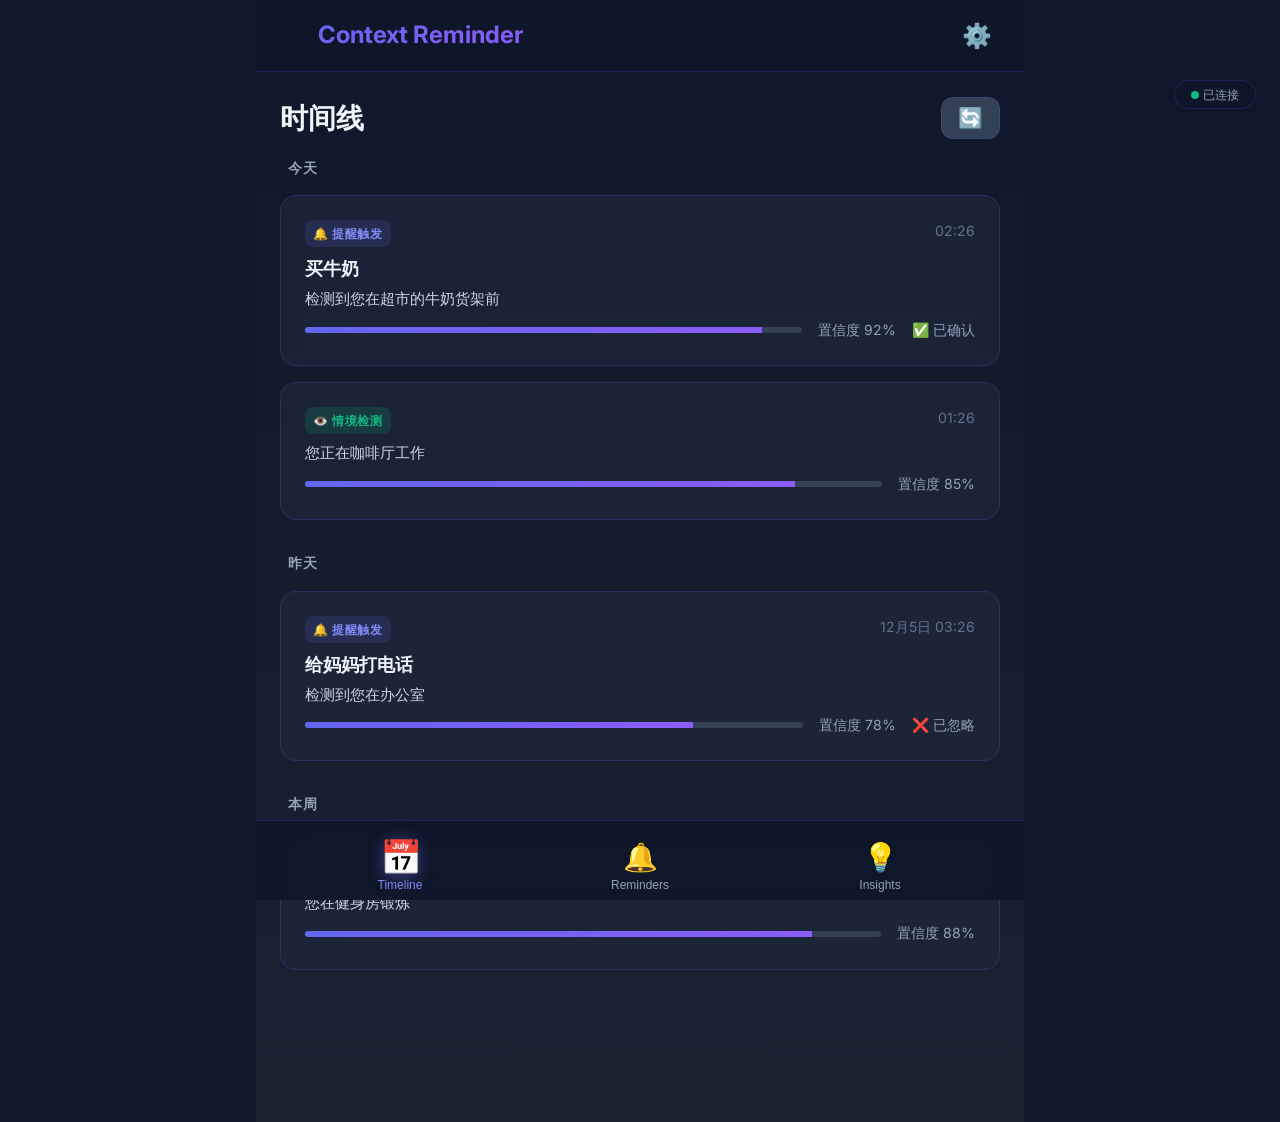
==== index.html @ a1cc56ab "Step 1: Translate page title and navigation labels to English" ====
<!DOCTYPE html>
<html lang="en">

<head>
    <meta charset="UTF-8">
    <meta name="viewport" content="width=device-width, initial-scale=1.0, maximum-scale=5.0, user-scalable=yes">
    <meta name="description" content="Context Reminder - Smart context-aware reminders powered by AI">
    <meta name="theme-color" content="#0f172a">
    <title>Context Reminder</title>

    <!-- PWA Manifest -->
    <link rel="manifest" href="manifest.json">

    <!-- Styles -->
    <link rel="stylesheet" href="styles.css">

    <!-- Preload critical resources -->
    <link rel="preconnect" href="https://fonts.googleapis.com">
    <link rel="preconnect" href="https://fonts.gstatic.com" crossorigin>
    <link href="https://fonts.googleapis.com/css2?family=Inter:wght@300;400;500;600;700&display=swap" rel="stylesheet">
</head>

<body>
    <!-- App Container -->
    <div id="app" class="app-container">

        <!-- Header -->
        <header class="app-header">
            <div class="header-content">
                <h1 class="app-title">
                    <span class="title-icon">🧠</span>
                    <span class="title-text">Context Reminder</span>
                </h1>
                <button class="header-btn" id="settingsBtn" aria-label="Settings">
                    ⚙️
                </button>
            </div>
        </header>

        <!-- Main Content Views -->
        <main class="main-content">

            <!-- Timeline View -->
            <section id="timelineView" class="view-container active">
                <div class="view-header">
                    <h2 class="view-title">时间线</h2>
                    <button class="icon-btn" id="refreshTimelineBtn" aria-label="刷新">🔄</button>
                </div>
                <div id="timelineContent" class="timeline-content">
                    <!-- Timeline events will be rendered here -->
                    <div class="loading-placeholder">
                        <div class="spinner"></div>
                        <p>加载中...</p>
                    </div>
                </div>
            </section>

            <!-- Reminders View -->
            <section id="remindersView" class="view-container">
                <div class="view-header">
                    <h2 class="view-title">我的提醒</h2>
                    <button class="icon-btn primary" id="addReminderBtn" aria-label="添加提醒">➕</button>
                </div>
                <div class="search-bar">
                    <input type="text" id="searchReminders" placeholder="🔍 搜索提醒..." class="search-input">
                </div>
                <div id="remindersContent" class="reminders-content">
                    <!-- Reminder cards will be rendered here -->
                </div>
            </section>

            <!-- Insights View -->
            <section id="insightsView" class="view-container">
                <div class="view-header">
                    <h2 class="view-title">AI洞察</h2>
                    <span class="badge" id="insightsBadge">0</span>
                </div>
                <div id="insightsContent" class="insights-content">
                    <!-- AI insights will be rendered here -->
                </div>
            </section>

        </main>

        <!-- Bottom Navigation -->
        <nav class="bottom-nav">
            <button class="nav-btn active" data-view="timeline" aria-label="Timeline">
                <span class="nav-icon">📅</span>
                <span class="nav-label">Timeline</span>
            </button>
            <button class="nav-btn" data-view="reminders" aria-label="Reminders">
                <span class="nav-icon">🔔</span>
                <span class="nav-label">Reminders</span>
            </button>
            <button class="nav-btn" data-view="insights" aria-label="Insights">
                <span class="nav-icon">💡</span>
                <span class="nav-label">Insights</span>
            </button>
        </nav>

    </div>

    <!-- Modal: Add/Edit Reminder -->
    <div id="reminderModal" class="modal">
        <div class="modal-overlay"></div>
        <div class="modal-content">
            <div class="modal-header">
                <h3 class="modal-title" id="modalTitle">创建提醒</h3>
                <button class="close-btn" id="closeModalBtn">✕</button>
            </div>
            <div class="modal-body">
                <form id="reminderForm">
                    <div class="form-group">
                        <label for="reminderTitle">提醒我…</label>
                        <input type="text" id="reminderTitle" class="form-input" placeholder="例如：买牛奶" required>
                    </div>
                    <div class="form-group">
                        <label for="reminderContext">当我…</label>
                        <textarea id="reminderContext" class="form-input" rows="3" placeholder="例如：在超市的时候"
                            required></textarea>
                    </div>
                    <div class="form-group">
                        <label for="reminderPriority">优先级</label>
                        <select id="reminderPriority" class="form-input">
                            <option value="low">低</option>
                            <option value="medium" selected>中</option>
                            <option value="high">高</option>
                        </select>
                    </div>
                    <div class="form-actions">
                        <button type="button" class="btn btn-secondary" id="cancelModalBtn">取消</button>
                        <button type="submit" class="btn btn-primary">保存</button>
                    </div>
                </form>
            </div>
        </div>
    </div>

    <!-- Modal: Event Details -->
    <div id="eventModal" class="modal">
        <div class="modal-overlay"></div>
        <div class="modal-content">
            <div class="modal-header">
                <h3 class="modal-title">事件详情</h3>
                <button class="close-btn" id="closeEventModalBtn">✕</button>
            </div>
            <div class="modal-body" id="eventModalBody">
                <!-- Event details will be rendered here -->
            </div>
        </div>
    </div>

    <!-- Notification Permission Prompt -->
    <div id="notificationPrompt" class="notification-prompt hidden">
        <div class="prompt-content">
            <div class="prompt-icon">🔔</div>
            <h3>启用通知</h3>
            <p>允许应用发送通知，以便及时提醒您</p>
            <div class="prompt-actions">
                <button class="btn btn-secondary" id="skipNotificationBtn">稍后</button>
                <button class="btn btn-primary" id="enableNotificationBtn">启用</button>
            </div>
        </div>
    </div>

    <!-- Toast Notification -->
    <div id="toast" class="toast hidden">
        <span id="toastMessage"></span>
    </div>

    <!-- Connection Status Indicator -->
    <div id="connectionStatus" class="connection-status">
        <span class="status-dot"></span>
        <span class="status-text">连接中...</span>
    </div>


    <!-- Settings Modal -->
    <div id="settingsModal" class="modal">
        <div class="modal-overlay"></div>
        <div class="modal-container">
            <div class="modal-header">
                <h2>设置</h2>
                <button class="icon-btn" id="closeSettingsBtn">
                    <svg viewBox="0 0 24 24" width="24" height="24">
                        <path
                            d="M19 6.41L17.59 5 12 10.59 6.41 5 5 6.41 10.59 12 5 17.59 6.41 19 12 13.41 17.59 19 19 17.59 13.41 12z"
                            fill="currentColor" />
                    </svg>
                </button>
            </div>
            <div class="modal-body">
                <div class="settings-section">
                    <h3>📦 数据管理</h3>

                    <div class="setting-item">
                        <div class="setting-info">
                            <div class="setting-title">导出数据</div>
                            <div class="setting-desc">将所有提醒、时间线和洞察导出为JSON文件</div>
                        </div>
                        <button class="btn btn-primary" id="exportDataBtn">
                            📥 导出
                        </button>
                    </div>

                    <div class="setting-item">
                        <div class="setting-info">
                            <div class="setting-title">导入数据</div>
                            <div class="setting-desc">从JSON文件恢复数据</div>
                        </div>
                        <div class="file-input-wrapper">
                            <input type="file" id="importDataInput" accept=".json" style="display: none;">
                            <button class="btn btn-secondary"
                                onclick="document.getElementById('importDataInput').click()">
                                📤 导入
                            </button>
                        </div>
                    </div>

                    <div class="setting-item">
                        <div class="setting-info">
                            <div class="setting-title">清除所有数据</div>
                            <div class="setting-desc">删除所有本地数据（不可恢复）</div>
                        </div>
                        <button class="btn btn-danger" id="clearDataBtn">
                            🗑️ 清除
                        </button>
                    </div>
                </div>

                <div class="settings-section">
                    <h3>ℹ️ 关于</h3>
                    <div class="setting-item">
                        <div class="setting-info">
                            <div class="setting-title">版本信息</div>
                            <div class="setting-desc">情境提醒系统 v1.0.0</div>
                        </div>
                    </div>
                </div>
            </div>
        </div>
    </div>

    <!-- Reminder Action Modal -->
    <div id="reminderActionModal" class="modal reminder-modal">
        <div class="modal-overlay"></div>
        <div class="modal-container">
            <div class="modal-header">
                <div class="reminder-badge">
                    🔔 提醒触发
                </div>
            </div>
            <div class="modal-body">
                <h2 id="reminderModalTitle" class="reminder-title">提醒标题</h2>
                <p id="reminderModalContext" class="reminder-context">情境描述</p>

                <div class="reminder-actions">
                    <button class="btn btn-primary btn-large" id="ackReminderBtn">
                        ✅ 确认
                    </button>
                    <button class="btn btn-warning btn-large" id="snoozeReminderBtn">
                        ⏰ 稍后
                    </button>
                    <button class="btn btn-danger btn-large" id="dismissReminderBtn">
                        ❌ 拒绝
                    </button>
                </div>
            </div>
        </div>
    </div>

    <!-- Scripts -->
    <script src="modules/storage.js"></script>
    <script src="modules/websocket.js"></script>
    <script src="modules/notifications.js"></script>
    <script src="modules/timeline.js"></script>
    <script src="modules/reminders.js"></script>
    <script src="modules/insights.js"></script>
    <script src="modules/data-manager.js"></script>
    <script src="app.js"></script>
</body>

</html>
---- styles.css ----
/* ===================================
   情境提醒系统 - 样式表
   Mobile-First Responsive Design
   =================================== */

/* CSS Variables - Design Tokens */
:root {
    /* Colors - Dark Theme */
    --color-bg-primary: #0f172a;
    --color-bg-secondary: #1e293b;
    --color-bg-tertiary: #334155;
    --color-bg-card: rgba(30, 41, 59, 0.7);
    --color-bg-card-hover: rgba(51, 65, 85, 0.8);

    /* Gradient Colors */
    --gradient-primary: linear-gradient(135deg, #6366f1 0%, #8b5cf6 100%);
    --gradient-success: linear-gradient(135deg, #10b981 0%, #059669 100%);
    --gradient-warning: linear-gradient(135deg, #f59e0b 0%, #d97706 100%);
    --gradient-danger: linear-gradient(135deg, #ef4444 0%, #dc2626 100%);

    /* Text Colors */
    --color-text-primary: #f1f5f9;
    --color-text-secondary: #cbd5e1;
    --color-text-tertiary: #94a3b8;
    --color-text-muted: #64748b;

    /* Accent Colors */
    --color-primary: #6366f1;
    --color-primary-light: #818cf8;
    --color-success: #10b981;
    --color-warning: #f59e0b;
    --color-danger: #ef4444;

    /* Spacing */
    --space-xs: 0.25rem;
    --space-sm: 0.5rem;
    --space-md: 1rem;
    --space-lg: 1.5rem;
    --space-xl: 2rem;
    --space-2xl: 3rem;

    /* Border Radius */
    --radius-sm: 0.5rem;
    --radius-md: 0.75rem;
    --radius-lg: 1rem;
    --radius-xl: 1.5rem;
    --radius-full: 9999px;

    /* Shadows */
    --shadow-sm: 0 1px 2px rgba(0, 0, 0, 0.05);
    --shadow-md: 0 4px 6px rgba(0, 0, 0, 0.1);
    --shadow-lg: 0 10px 15px rgba(0, 0, 0, 0.2);
    --shadow-xl: 0 20px 25px rgba(0, 0, 0, 0.3);
    --shadow-glow: 0 0 20px rgba(99, 102, 241, 0.3);

    /* Transitions */
    --transition-fast: 150ms ease-in-out;
    --transition-base: 250ms ease-in-out;
    --transition-slow: 350ms ease-in-out;

    /* Layout */
    --header-height: 4rem;
    --bottom-nav-height: 4.5rem;
    --max-width: 768px;
}

/* ===================================
   Reset & Base Styles
   =================================== */

* {
    margin: 0;
    padding: 0;
    box-sizing: border-box;
}

html {
    font-size: 16px;
    -webkit-font-smoothing: antialiased;
    -moz-osx-font-smoothing: grayscale;
}

body {
    font-family: 'Inter', -apple-system, BlinkMacSystemFont, 'Segoe UI', sans-serif;
    background: var(--color-bg-primary);
    color: var(--color-text-primary);
    line-height: 1.6;
    overflow-x: hidden;
    min-height: 100vh;
}

/* ===================================
   App Container
   =================================== */

.app-container {
    min-height: 100vh;
    max-width: var(--max-width);
    margin: 0 auto;
    position: relative;
    background: linear-gradient(180deg, var(--color-bg-primary) 0%, #1a2332 100%);
}

/* ===================================
   Header
   =================================== */

.app-header {
    position: sticky;
    top: 0;
    z-index: 100;
    background: rgba(15, 23, 42, 0.9);
    backdrop-filter: blur(12px);
    border-bottom: 1px solid rgba(99, 102, 241, 0.2);
    height: var(--header-height);
}

.header-content {
    display: flex;
    align-items: center;
    justify-content: space-between;
    padding: var(--space-md) var(--space-lg);
    height: 100%;
}

.app-title {
    display: flex;
    align-items: center;
    gap: var(--space-sm);
    font-size: 1.25rem;
    font-weight: 700;
    background: var(--gradient-primary);
    -webkit-background-clip: text;
    -webkit-text-fill-color: transparent;
    background-clip: text;
}

.title-icon {
    font-size: 1.5rem;
    filter: drop-shadow(0 0 8px rgba(99, 102, 241, 0.5));
}

.header-btn {
    background: transparent;
    border: none;
    font-size: 1.5rem;
    cursor: pointer;
    padding: var(--space-sm);
    border-radius: var(--radius-md);
    transition: transform var(--transition-fast), background var(--transition-fast);
}

.header-btn:hover {
    background: var(--color-bg-tertiary);
    transform: scale(1.1);
}

.header-btn:active {
    transform: scale(0.95);
}

/* ===================================
   Main Content
   =================================== */

.main-content {
    padding-bottom: calc(var(--bottom-nav-height) + var(--space-md));
    min-height: calc(100vh - var(--header-height));
}

.view-container {
    display: none;
    animation: fadeIn var(--transition-base);
}

.view-container.active {
    display: block;
}

@keyframes fadeIn {
    from {
        opacity: 0;
        transform: translateY(10px);
    }

    to {
        opacity: 1;
        transform: translateY(0);
    }
}

.view-header {
    display: flex;
    align-items: center;
    justify-content: space-between;
    padding: var(--space-lg);
    padding-bottom: var(--space-md);
}

.view-title {
    font-size: 1.75rem;
    font-weight: 700;
    color: var(--color-text-primary);
}

.badge {
    background: var(--gradient-primary);
    color: white;
    padding: var(--space-xs) var(--space-sm);
    border-radius: var(--radius-full);
    font-size: 0.875rem;
    font-weight: 600;
    min-width: 1.5rem;
    text-align: center;
}

/* ===================================
   Timeline View
   =================================== */

.timeline-content {
    padding: 0 var(--space-lg) var(--space-lg);
}

.timeline-group {
    margin-bottom: var(--space-xl);
}

.timeline-group-title {
    font-size: 0.875rem;
    font-weight: 600;
    color: var(--color-text-tertiary);
    text-transform: uppercase;
    letter-spacing: 0.05em;
    margin-bottom: var(--space-md);
    padding-left: var(--space-sm);
}

.timeline-event {
    background: var(--color-bg-card);
    backdrop-filter: blur(10px);
    border: 1px solid rgba(99, 102, 241, 0.2);
    border-radius: var(--radius-lg);
    padding: var(--space-lg);
    margin-bottom: var(--space-md);
    cursor: pointer;
    transition: all var(--transition-base);
    position: relative;
    overflow: hidden;
}

.timeline-event::before {
    content: '';
    position: absolute;
    top: 0;
    left: 0;
    width: 4px;
    height: 100%;
    background: var(--gradient-primary);
    opacity: 0;
    transition: opacity var(--transition-base);
}

.timeline-event:hover {
    background: var(--color-bg-card-hover);
    transform: translateX(4px);
    box-shadow: var(--shadow-lg);
}

.timeline-event:hover::before {
    opacity: 1;
}

.timeline-event:active {
    transform: translateX(2px) scale(0.98);
}

.event-header {
    display: flex;
    align-items: flex-start;
    justify-content: space-between;
    margin-bottom: var(--space-sm);
}

.event-type {
    display: inline-flex;
    align-items: center;
    gap: var(--space-xs);
    font-size: 0.75rem;
    font-weight: 600;
    padding: var(--space-xs) var(--space-sm);
    border-radius: var(--radius-sm);
    text-transform: uppercase;
    letter-spacing: 0.05em;
}

.event-type.detected {
    background: rgba(16, 185, 129, 0.15);
    color: var(--color-success);
}

.event-type.triggered {
    background: rgba(99, 102, 241, 0.15);
    color: var(--color-primary-light);
}

.event-type.response {
    background: rgba(245, 158, 11, 0.15);
    color: var(--color-warning);
}

.event-time {
    font-size: 0.875rem;
    color: var(--color-text-muted);
}

.event-content {
    margin-bottom: var(--space-sm);
}

.event-title {
    font-size: 1.125rem;
    font-weight: 600;
    color: var(--color-text-primary);
    margin-bottom: var(--space-xs);
}

.event-description {
    font-size: 0.9375rem;
    color: var(--color-text-secondary);
    line-height: 1.5;
}

.event-meta {
    display: flex;
    align-items: center;
    gap: var(--space-md);
    flex-wrap: wrap;
    font-size: 0.875rem;
    color: var(--color-text-tertiary);
}

.confidence-bar {
    flex: 1;
    min-width: 120px;
    height: 6px;
    background: var(--color-bg-tertiary);
    border-radius: var(--radius-full);
    overflow: hidden;
}

.confidence-fill {
    height: 100%;
    background: var(--gradient-primary);
    transition: width var(--transition-slow);
}

/* ===================================
   Reminders View
   =================================== */

.search-bar {
    padding: 0 var(--space-lg) var(--space-md);
}

.search-input {
    width: 100%;
    padding: var(--space-md);
    background: var(--color-bg-card);
    border: 1px solid rgba(99, 102, 241, 0.2);
    border-radius: var(--radius-lg);
    color: var(--color-text-primary);
    font-size: 1rem;
    transition: all var(--transition-base);
}

.search-input:focus {
    outline: none;
    border-color: var(--color-primary);
    box-shadow: 0 0 0 3px rgba(99, 102, 241, 0.1);
}

.search-input::placeholder {
    color: var(--color-text-muted);
}

.reminders-content {
    padding: 0 var(--space-lg) var(--space-lg);
}

.reminder-card {
    background: var(--color-bg-card);
    backdrop-filter: blur(10px);
    border: 1px solid rgba(99, 102, 241, 0.2);
    border-radius: var(--radius-lg);
    padding: var(--space-lg);
    margin-bottom: var(--space-md);
    transition: all var(--transition-base);
}

.reminder-card:hover {
    background: var(--color-bg-card-hover);
    box-shadow: var(--shadow-lg);
    transform: translateY(-2px);
}

.reminder-header {
    display: flex;
    align-items: flex-start;
    justify-content: space-between;
    margin-bottom: var(--space-sm);
}

.reminder-title {
    font-size: 1.125rem;
    font-weight: 600;
    color: var(--color-text-primary);
    flex: 1;
}

.reminder-actions {
    display: flex;
    gap: var(--space-xs);
}

.reminder-toggle {
    position: relative;
    width: 48px;
    height: 26px;
}

.reminder-toggle input {
    opacity: 0;
    width: 0;
    height: 0;
}

.toggle-slider {
    position: absolute;
    cursor: pointer;
    top: 0;
    left: 0;
    right: 0;
    bottom: 0;
    background: var(--color-bg-tertiary);
    border-radius: var(--radius-full);
    transition: var(--transition-base);
}

.toggle-slider:before {
    position: absolute;
    content: "";
    height: 20px;
    width: 20px;
    left: 3px;
    bottom: 3px;
    background: white;
    border-radius: 50%;
    transition: var(--transition-base);
}

.reminder-toggle input:checked+.toggle-slider {
    background: var(--gradient-primary);
}

.reminder-toggle input:checked+.toggle-slider:before {
    transform: translateX(22px);
}

.reminder-context {
    font-size: 0.9375rem;
    color: var(--color-text-secondary);
    margin-bottom: var(--space-sm);
}

.reminder-context::before {
    content: '💭 ';
}

.reminder-footer {
    display: flex;
    align-items: center;
    justify-content: space-between;
    font-size: 0.875rem;
    color: var(--color-text-tertiary);
}

.priority-badge {
    padding: var(--space-xs) var(--space-sm);
    border-radius: var(--radius-sm);
    font-weight: 600;
    font-size: 0.75rem;
    text-transform: uppercase;
}

.priority-badge.high {
    background: rgba(239, 68, 68, 0.15);
    color: var(--color-danger);
}

.priority-badge.medium {
    background: rgba(245, 158, 11, 0.15);
    color: var(--color-warning);
}

.priority-badge.low {
    background: rgba(100, 116, 139, 0.15);
    color: var(--color-text-tertiary);
}

/* ===================================
   Insights View
   =================================== */

.insights-content {
    padding: 0 var(--space-lg) var(--space-lg);
}

.insight-card {
    background: var(--color-bg-card);
    backdrop-filter: blur(10px);
    border: 1px solid rgba(99, 102, 241, 0.2);
    border-radius: var(--radius-lg);
    padding: var(--space-lg);
    margin-bottom: var(--space-md);
    position: relative;
    overflow: hidden;
}

.insight-card::after {
    content: '';
    position: absolute;
    top: 0;
    right: 0;
    width: 100px;
    height: 100px;
    background: radial-gradient(circle, rgba(99, 102, 241, 0.1) 0%, transparent 70%);
    pointer-events: none;
}

.insight-header {
    display: flex;
    align-items: flex-start;
    gap: var(--space-md);
    margin-bottom: var(--space-md);
}

.insight-icon {
    font-size: 2rem;
    filter: drop-shadow(0 2px 8px rgba(99, 102, 241, 0.3));
}

.insight-title {
    flex: 1;
}

.insight-type {
    font-size: 0.75rem;
    font-weight: 600;
    color: var(--color-primary-light);
    text-transform: uppercase;
    letter-spacing: 0.05em;
    margin-bottom: var(--space-xs);
}

.insight-heading {
    font-size: 1.125rem;
    font-weight: 600;
    color: var(--color-text-primary);
}

.insight-description {
    font-size: 0.9375rem;
    color: var(--color-text-secondary);
    line-height: 1.6;
    margin-bottom: var(--space-lg);
}

.insight-actions {
    display: flex;
    gap: var(--space-sm);
}

/* ===================================
   Bottom Navigation
   =================================== */

.bottom-nav {
    position: fixed;
    bottom: 0;
    left: 0;
    right: 0;
    max-width: var(--max-width);
    margin: 0 auto;
    background: rgba(15, 23, 42, 0.95);
    backdrop-filter: blur(12px);
    border-top: 1px solid rgba(99, 102, 241, 0.2);
    display: flex;
    justify-content: space-around;
    padding: var(--space-sm) var(--space-md);
    height: var(--bottom-nav-height);
    z-index: 100;
}

.nav-btn {
    flex: 1;
    background: transparent;
    border: none;
    color: var(--color-text-tertiary);
    cursor: pointer;
    display: flex;
    flex-direction: column;
    align-items: center;
    gap: var(--space-xs);
    padding: var(--space-xs);
    border-radius: var(--radius-md);
    transition: all var(--transition-fast);
    font-size: 0.875rem;
}

.nav-btn:hover {
    background: var(--color-bg-tertiary);
}

.nav-btn.active {
    color: var(--color-primary-light);
}

.nav-icon {
    font-size: 1.5rem;
    transition: transform var(--transition-fast);
}

.nav-btn.active .nav-icon {
    transform: scale(1.2);
    filter: drop-shadow(0 2px 6px rgba(99, 102, 241, 0.5));
}

.nav-label {
    font-size: 0.75rem;
    font-weight: 500;
}

/* ===================================
   Buttons
   =================================== */

.icon-btn {
    background: var(--color-bg-tertiary);
    border: 1px solid rgba(99, 102, 241, 0.2);
    color: var(--color-text-primary);
    font-size: 1.25rem;
    padding: var(--space-sm) var(--space-md);
    border-radius: var(--radius-md);
    cursor: pointer;
    transition: all var(--transition-fast);
}

.icon-btn:hover {
    background: var(--color-bg-card);
    transform: scale(1.05);
}

.icon-btn:active {
    transform: scale(0.95);
}

.icon-btn.primary {
    background: var(--gradient-primary);
    border: none;
    box-shadow: var(--shadow-glow);
}

.btn {
    padding: var(--space-md) var(--space-lg);
    border: none;
    border-radius: var(--radius-md);
    font-size: 1rem;
    font-weight: 600;
    cursor: pointer;
    transition: all var(--transition-fast);
    min-width: 100px;
}

.btn-primary {
    background: var(--gradient-primary);
    color: white;
    box-shadow: var(--shadow-md);
}

.btn-primary:hover {
    box-shadow: var(--shadow-lg), var(--shadow-glow);
    transform: translateY(-2px);
}

.btn-primary:active {
    transform: translateY(0);
}

.btn-secondary {
    background: var(--color-bg-tertiary);
    color: var(--color-text-primary);
}

.btn-secondary:hover {
    background: var(--color-bg-card);
}

.btn-small {
    padding: var(--space-xs) var(--space-md);
    font-size: 0.875rem;
    min-width: auto;
}

/* ===================================
   Modals
   =================================== */

.modal {
    position: fixed;
    top: 0;
    left: 0;
    width: 100%;
    height: 100%;
    z-index: 1000;
    display: none;
    align-items: flex-end;
}

.modal.active {
    display: flex;
    animation: fadeIn var(--transition-base);
}

.modal-overlay {
    position: absolute;
    top: 0;
    left: 0;
    width: 100%;
    height: 100%;
    background: rgba(0, 0, 0, 0.7);
    backdrop-filter: blur(4px);
}

.modal-content {
    position: relative;
    background: var(--color-bg-secondary);
    width: 100%;
    max-width: var(--max-width);
    margin: 0 auto;
    border-radius: var(--radius-xl) var(--radius-xl) 0 0;
    max-height: 85vh;
    overflow: hidden;
    display: flex;
    flex-direction: column;
    animation: slideUp var(--transition-base);
}

@keyframes slideUp {
    from {
        transform: translateY(100%);
    }

    to {
        transform: translateY(0);
    }
}

.modal-header {
    display: flex;
    align-items: center;
    justify-content: space-between;
    padding: var(--space-lg);
    border-bottom: 1px solid rgba(99, 102, 241, 0.2);
}

.modal-title {
    font-size: 1.25rem;
    font-weight: 700;
    color: var(--color-text-primary);
}

.close-btn {
    background: var(--color-bg-tertiary);
    border: none;
    color: var(--color-text-primary);
    font-size: 1.5rem;
    width: 36px;
    height: 36px;
    border-radius: 50%;
    cursor: pointer;
    display: flex;
    align-items: center;
    justify-content: center;
    transition: all var(--transition-fast);
}

.close-btn:hover {
    background: var(--color-bg-card);
    transform: rotate(90deg);
}

.modal-body {
    padding: var(--space-lg);
    overflow-y: auto;
    flex: 1;
}

/* ===================================
   Forms
   =================================== */

.form-group {
    margin-bottom: var(--space-lg);
}

.form-group label {
    display: block;
    font-size: 0.9375rem;
    font-weight: 600;
    color: var(--color-text-secondary);
    margin-bottom: var(--space-sm);
}

.form-input {
    width: 100%;
    padding: var(--space-md);
    background: var(--color-bg-card);
    border: 1px solid rgba(99, 102, 241, 0.2);
    border-radius: var(--radius-md);
    color: var(--color-text-primary);
    font-size: 1rem;
    font-family: inherit;
    transition: all var(--transition-base);
}

.form-input:focus {
    outline: none;
    border-color: var(--color-primary);
    box-shadow: 0 0 0 3px rgba(99, 102, 241, 0.1);
}

textarea.form-input {
    resize: vertical;
    min-height: 80px;
}

select.form-input {
    cursor: pointer;
}

.form-actions {
    display: flex;
    gap: var(--space-md);
    margin-top: var(--space-xl);
}

.form-actions .btn {
    flex: 1;
}

/* ===================================
   Toast Notification
   =================================== */

.toast {
    position: fixed;
    bottom: calc(var(--bottom-nav-height) + var(--space-lg));
    left: 50%;
    transform: translateX(-50%) translateY(100px);
    background: var(--color-bg-secondary);
    color: var(--color-text-primary);
    padding: var(--space-md) var(--space-lg);
    border-radius: var(--radius-lg);
    box-shadow: var(--shadow-xl);
    z-index: 2000;
    max-width: calc(100% - 2 * var(--space-lg));
    opacity: 0;
    transition: all var(--transition-base);
}

.toast.show {
    transform: translateX(-50%) translateY(0);
    opacity: 1;
}

.toast.hidden {
    display: none;
}

/* ===================================
   Connection Status
   =================================== */

.connection-status {
    position: fixed;
    top: calc(var(--header-height) + var(--space-sm));
    right: var(--space-lg);
    display: flex;
    align-items: center;
    gap: var(--space-xs);
    padding: var(--space-xs) var(--space-md);
    background: rgba(15, 23, 42, 0.9);
    backdrop-filter: blur(8px);
    border: 1px solid rgba(99, 102, 241, 0.2);
    border-radius: var(--radius-full);
    font-size: 0.75rem;
    color: var(--color-text-tertiary);
    z-index: 90;
    transition: opacity var(--transition-base);
}

.connection-status.hidden {
    opacity: 0;
    pointer-events: none;
}

.status-dot {
    width: 8px;
    height: 8px;
    border-radius: 50%;
    background: var(--color-text-muted);
    animation: pulse 2s ease-in-out infinite;
}

@keyframes pulse {

    0%,
    100% {
        opacity: 1;
    }

    50% {
        opacity: 0.5;
    }
}

.connection-status.connected .status-dot {
    background: var(--color-success);
    animation: none;
}

.connection-status.disconnected .status-dot {
    background: var(--color-danger);
    animation: none;
}

/* ===================================
   Notification Prompt
   =================================== */

.notification-prompt {
    position: fixed;
    top: 0;
    left: 0;
    width: 100%;
    height: 100%;
    z-index: 9999;
    display: flex;
    align-items: center;
    justify-content: center;
    background: rgba(0, 0, 0, 0.8);
    backdrop-filter: blur(4px);
    padding: var(--space-lg);
}

.notification-prompt.hidden {
    display: none;
}

.prompt-content {
    background: var(--color-bg-secondary);
    padding: var(--space-2xl);
    border-radius: var(--radius-xl);
    text-align: center;
    max-width: 400px;
    width: 100%;
    box-shadow: var(--shadow-xl);
}

.prompt-icon {
    font-size: 4rem;
    margin-bottom: var(--space-lg);
}

.prompt-content h3 {
    font-size: 1.5rem;
    margin-bottom: var(--space-md);
    color: var(--color-text-primary);
}

.prompt-content p {
    color: var(--color-text-secondary);
    margin-bottom: var(--space-xl);
    line-height: 1.6;
}

.prompt-actions {
    display: flex;
    gap: var(--space-md);
}

.prompt-actions .btn {
    flex: 1;
}

/* ===================================
   Loading & Empty States
   =================================== */

.loading-placeholder {
    display: flex;
    flex-direction: column;
    align-items: center;
    justify-content: center;
    padding: var(--space-2xl);
    color: var(--color-text-tertiary);
}

.spinner {
    width: 40px;
    height: 40px;
    border: 4px solid var(--color-bg-tertiary);
    border-top-color: var(--color-primary);
    border-radius: 50%;
    animation: spin 1s linear infinite;
    margin-bottom: var(--space-md);
}

@keyframes spin {
    to {
        transform: rotate(360deg);
    }
}

.empty-state {
    text-align: center;
    padding: var(--space-2xl);
    color: var(--color-text-tertiary);
}

.empty-icon {
    font-size: 4rem;
    margin-bottom: var(--space-md);
    opacity: 0.5;
}

.empty-text {
    font-size: 1.125rem;
    margin-bottom: var(--space-sm);
}

.empty-subtext {
    font-size: 0.9375rem;
    color: var(--color-text-muted);
}

/* ===================================
   Settings Panel
   =================================== */

.settings-section {
    margin-bottom: var(--space-xl);
}

.settings-section:last-child {
    margin-bottom: 0;
}

.settings-subtitle {
    font-size: 1rem;
    font-weight: 600;
    color: var(--color-text-secondary);
    margin-bottom: var(--space-md);
    padding-bottom: var(--space-sm);
    border-bottom: 1px solid rgba(99, 102, 241, 0.2);
}

.settings-item {
    display: flex;
    align-items: center;
    justify-content: space-between;
    gap: var(--space-md);
    padding: var(--space-md);
    background: var(--color-bg-card);
    border-radius: var(--radius-md);
    margin-bottom: var(--space-sm);
    transition: all var(--transition-fast);
}

.settings-item:hover {
    background: var(--color-bg-card-hover);
}

.setting-info {
    flex: 1;
}

.setting-label {
    font-size: 1rem;
    font-weight: 600;
    color: var(--color-text-primary);
    margin-bottom: var(--space-xs);
}

.setting-description {
    font-size: 0.875rem;
    color: var(--color-text-tertiary);
    line-height: 1.4;
}

.btn-danger {
    background: var(--gradient-danger);
    color: white;
    box-shadow: var(--shadow-md);
}

.btn-danger:hover {
    box-shadow: var(--shadow-lg), 0 0 20px rgba(239, 68, 68, 0.3);
    transform: translateY(-2px);
}

.btn-danger:active {
    transform: translateY(0);
}

/* ===================================
   Responsive Design
   =================================== */


@media (min-width: 640px) {
    :root {
        --header-height: 4.5rem;
        --bottom-nav-height: 5rem;
    }

    .app-title {
        font-size: 1.5rem;
    }

    .modal-content {
        border-radius: var(--radius-xl);
        max-height: 90vh;
        margin: auto;
    }
}

@media (min-width: 768px) {
    .bottom-nav {
        padding: var(--space-md) var(--space-lg);
    }

    .nav-btn {
        font-size: 1rem;
    }

    .nav-icon {
        font-size: 1.75rem;
    }
}

/* ===================================
   Accessibility
   =================================== */

@media (prefers-reduced-motion: reduce) {

    *,
    *::before,
    *::after {
        animation-duration: 0.01ms !important;
        animation-iteration-count: 1 !important;
        transition-duration: 0.01ms !important;
    }
}

/* Focus visible for keyboard navigation */
*:focus-visible {
    outline: 2px solid var(--color-primary);
    outline-offset: 2px;
}

/* ===================================
   Utility Classes
   =================================== */

.hidden {
    display: none !important;
}

.text-center {
    text-align: center;
}

.mt-md {
    margin-top: var(--space-md);
}

.mb-md {
    margin-bottom: var(--space-md);
}
/* Modal Container - Main content box within modal */
.modal-container {
    background: var(--color-bg-secondary);
    border-radius: 1rem;
    max-width: 600px;
    margin: auto;
    position: relative;
    width: 90%;
    max-height: 85vh;
    overflow-y: auto;
    box-shadow: 0 20px 60px rgba(0, 0, 0, 0.5);
}

/* Settings Specific Styles */
.settings-section {
    margin-bottom: 2rem;
}

.settings-section h3 {
    font-size: 1.1rem;
    margin-bottom: 1rem;
    color: var(--color-text-primary);
}

.setting-item {
    display: flex;
    align-items: center;
    justify-content: space-between;
    padding: 1rem;
    margin-bottom: 0.75rem;
    background: rgba(255, 255, 255, 0.05);
    border-radius: 0.5rem;
    gap: 1rem;
}

.setting-info {
    flex: 1;
}

.setting-title {
    font-weight: 600;
    margin-bottom: 0.25rem;
    color: var(--color-text-primary);
}

.setting-desc {
    font-size: 0.875rem;
    color: var(--color-text-secondary);
}
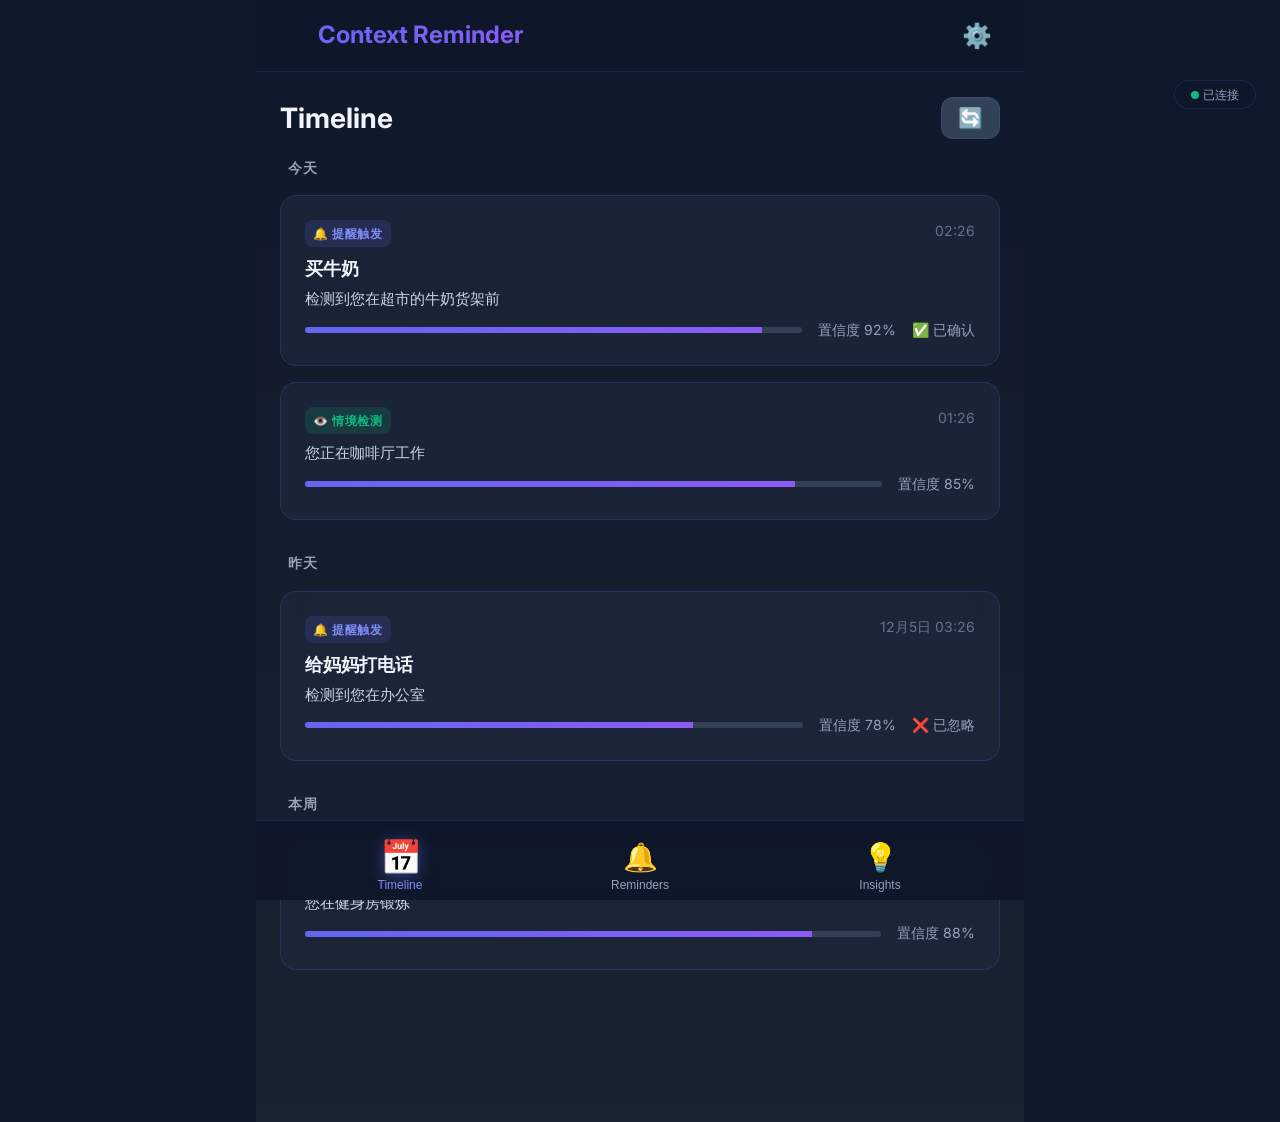
==== commit 5967fceb: "Step 2: Translate Timeline section UI" ====
--- a/index.html
+++ b/index.html
@@ -43,14 +43,14 @@
             <!-- Timeline View -->
             <section id="timelineView" class="view-container active">
                 <div class="view-header">
-                    <h2 class="view-title">时间线</h2>
-                    <button class="icon-btn" id="refreshTimelineBtn" aria-label="刷新">🔄</button>
+                    <h2 class="view-title">Timeline</h2>
+                    <button class="icon-btn" id="refreshTimelineBtn" aria-label="Refresh">🔄</button>
                 </div>
                 <div id="timelineContent" class="timeline-content">
                     <!-- Timeline events will be rendered here -->
                     <div class="loading-placeholder">
                         <div class="spinner"></div>
-                        <p>加载中...</p>
+                        <p>Loading...</p>
                     </div>
                 </div>
             </section>
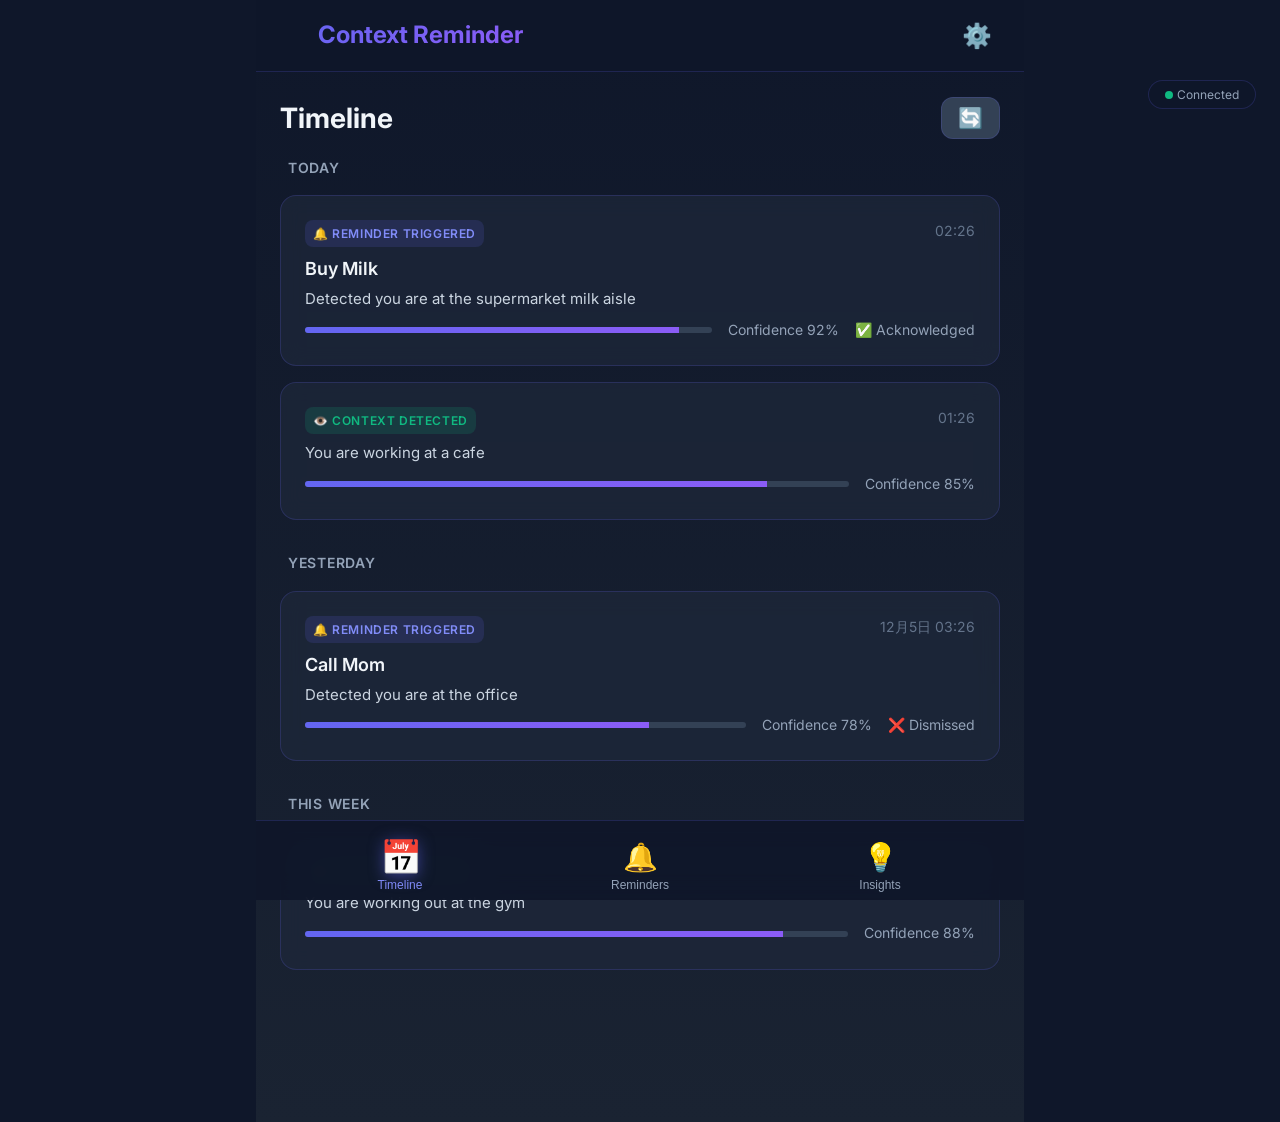
==== commit 3156f829: "图标1" ====
--- a/index.html
+++ b/index.html
@@ -58,11 +58,11 @@
             <!-- Reminders View -->
             <section id="remindersView" class="view-container">
                 <div class="view-header">
-                    <h2 class="view-title">我的提醒</h2>
-                    <button class="icon-btn primary" id="addReminderBtn" aria-label="添加提醒">➕</button>
+                    <h2 class="view-title">My Reminders</h2>
+                    <button class="icon-btn primary" id="addReminderBtn" aria-label="Add Reminder">➕</button>
                 </div>
                 <div class="search-bar">
-                    <input type="text" id="searchReminders" placeholder="🔍 搜索提醒..." class="search-input">
+                    <input type="text" id="searchReminders" placeholder="🔍 Search reminders..." class="search-input">
                 </div>
                 <div id="remindersContent" class="reminders-content">
                     <!-- Reminder cards will be rendered here -->
@@ -72,7 +72,7 @@
             <!-- Insights View -->
             <section id="insightsView" class="view-container">
                 <div class="view-header">
-                    <h2 class="view-title">AI洞察</h2>
+                    <h2 class="view-title">AI Insights</h2>
                     <span class="badge" id="insightsBadge">0</span>
                 </div>
                 <div id="insightsContent" class="insights-content">
@@ -105,31 +105,31 @@
         <div class="modal-overlay"></div>
         <div class="modal-content">
             <div class="modal-header">
-                <h3 class="modal-title" id="modalTitle">创建提醒</h3>
+                <h3 class="modal-title" id="modalTitle">Create Reminder</h3>
                 <button class="close-btn" id="closeModalBtn">✕</button>
             </div>
             <div class="modal-body">
                 <form id="reminderForm">
                     <div class="form-group">
-                        <label for="reminderTitle">提醒我…</label>
-                        <input type="text" id="reminderTitle" class="form-input" placeholder="例如：买牛奶" required>
+                        <label for="reminderTitle">Remind me to...</label>
+                        <input type="text" id="reminderTitle" class="form-input" placeholder="e.g., Buy milk" required>
                     </div>
                     <div class="form-group">
-                        <label for="reminderContext">当我…</label>
-                        <textarea id="reminderContext" class="form-input" rows="3" placeholder="例如：在超市的时候"
-                            required></textarea>
+                        <label for="reminderContext">When I...</label>
+                        <textarea id="reminderContext" class="form-input" rows="3"
+                            placeholder="e.g., When I'm at the supermarket" required></textarea>
                     </div>
                     <div class="form-group">
-                        <label for="reminderPriority">优先级</label>
+                        <label for="reminderPriority">Priority</label>
                         <select id="reminderPriority" class="form-input">
-                            <option value="low">低</option>
-                            <option value="medium" selected>中</option>
-                            <option value="high">高</option>
+                            <option value="low">Low</option>
+                            <option value="medium" selected>Medium</option>
+                            <option value="high">High</option>
                         </select>
                     </div>
                     <div class="form-actions">
-                        <button type="button" class="btn btn-secondary" id="cancelModalBtn">取消</button>
-                        <button type="submit" class="btn btn-primary">保存</button>
+                        <button type="button" class="btn btn-secondary" id="cancelModalBtn">Cancel</button>
+                        <button type="submit" class="btn btn-primary">Save</button>
                     </div>
                 </form>
             </div>
@@ -141,7 +141,7 @@
         <div class="modal-overlay"></div>
         <div class="modal-content">
             <div class="modal-header">
-                <h3 class="modal-title">事件详情</h3>
+                <h3 class="modal-title">Event Details</h3>
                 <button class="close-btn" id="closeEventModalBtn">✕</button>
             </div>
             <div class="modal-body" id="eventModalBody">
@@ -154,11 +154,11 @@
     <div id="notificationPrompt" class="notification-prompt hidden">
         <div class="prompt-content">
             <div class="prompt-icon">🔔</div>
-            <h3>启用通知</h3>
-            <p>允许应用发送通知，以便及时提醒您</p>
+            <h3>Enable Notifications</h3>
+            <p>Allow app to send notifications for timely reminders</p>
             <div class="prompt-actions">
-                <button class="btn btn-secondary" id="skipNotificationBtn">稍后</button>
-                <button class="btn btn-primary" id="enableNotificationBtn">启用</button>
+                <button class="btn btn-secondary" id="skipNotificationBtn">Later</button>
+                <button class="btn btn-primary" id="enableNotificationBtn">Enable</button>
             </div>
         </div>
     </div>
@@ -171,7 +171,7 @@
     <!-- Connection Status Indicator -->
     <div id="connectionStatus" class="connection-status">
         <span class="status-dot"></span>
-        <span class="status-text">连接中...</span>
+        <span class="status-text">Connecting...</span>
     </div>
 
 
@@ -180,7 +180,7 @@
         <div class="modal-overlay"></div>
         <div class="modal-container">
             <div class="modal-header">
-                <h2>设置</h2>
+                <h2>Settings</h2>
                 <button class="icon-btn" id="closeSettingsBtn">
                     <svg viewBox="0 0 24 24" width="24" height="24">
                         <path
@@ -191,49 +191,56 @@
             </div>
             <div class="modal-body">
                 <div class="settings-section">
-                    <h3>📦 数据管理</h3>
-
-                    <div class="setting-item">
-                        <div class="setting-info">
-                            <div class="setting-title">导出数据</div>
-                            <div class="setting-desc">将所有提醒、时间线和洞察导出为JSON文件</div>
+                    <h3>📦 Data Management</h3>
+
+                    <div class="setting-item">
+                        <div class="setting-info">
+                            <div class="setting-title">Export Data</div>
+                            <div class="setting-desc">Export all reminders, timeline, and insights as JSON file</div>
                         </div>
                         <button class="btn btn-primary" id="exportDataBtn">
-                            📥 导出
+                            📥 Export
                         </button>
                     </div>
 
                     <div class="setting-item">
                         <div class="setting-info">
-                            <div class="setting-title">导入数据</div>
-                            <div class="setting-desc">从JSON文件恢复数据</div>
+                            <div class="setting-title">Import Data</div>
+                            <div class="setting-desc">Restore data from JSON file</div>
                         </div>
                         <div class="file-input-wrapper">
                             <input type="file" id="importDataInput" accept=".json" style="display: none;">
                             <button class="btn btn-secondary"
                                 onclick="document.getElementById('importDataInput').click()">
-                                📤 导入
+                                📤 Import
                             </button>
                         </div>
                     </div>
 
                     <div class="setting-item">
                         <div class="setting-info">
-                            <div class="setting-title">清除所有数据</div>
-                            <div class="setting-desc">删除所有本地数据（不可恢复）</div>
+                            <div class="setting-title">Clear All Data</div>
+                            <div class="setting-desc">Delete all local data (cannot be undone)</div>
                         </div>
                         <button class="btn btn-danger" id="clearDataBtn">
-                            🗑️ 清除
+                            <svg class="icon" viewBox="0 0 24 24" width="16" height="16" stroke="currentColor"
+                                stroke-width="2" fill="none" stroke-linecap="round" stroke-linejoin="round"
+                                style="margin-right: 4px;">
+                                <polyline points="3 6 5 6 21 6"></polyline>
+                                <path
+                                    d="M19 6v14a2 2 0 0 1-2 2H7a2 2 0 0 1-2-2V6m3 0V4a2 2 0 0 1 2-2h4a2 2 0 0 1 2 2v2">
+                                </path>
+                            </svg> Clear
                         </button>
                     </div>
                 </div>
 
                 <div class="settings-section">
-                    <h3>ℹ️ 关于</h3>
-                    <div class="setting-item">
-                        <div class="setting-info">
-                            <div class="setting-title">版本信息</div>
-                            <div class="setting-desc">情境提醒系统 v1.0.0</div>
+                    <h3>ℹ️ About</h3>
+                    <div class="setting-item">
+                        <div class="setting-info">
+                            <div class="setting-title">Version</div>
+                            <div class="setting-desc">Context Reminder System v1.0.0</div>
                         </div>
                     </div>
                 </div>
@@ -247,22 +254,22 @@
         <div class="modal-container">
             <div class="modal-header">
                 <div class="reminder-badge">
-                    🔔 提醒触发
+                    🔔 Reminder Triggered
                 </div>
             </div>
             <div class="modal-body">
-                <h2 id="reminderModalTitle" class="reminder-title">提醒标题</h2>
-                <p id="reminderModalContext" class="reminder-context">情境描述</p>
+                <h2 id="reminderModalTitle" class="reminder-title">Reminder Title</h2>
+                <p id="reminderModalContext" class="reminder-context">Context Description</p>
 
                 <div class="reminder-actions">
                     <button class="btn btn-primary btn-large" id="ackReminderBtn">
-                        ✅ 确认
+                        ✅ Acknowledge
                     </button>
                     <button class="btn btn-warning btn-large" id="snoozeReminderBtn">
-                        ⏰ 稍后
+                        ⏰ Snooze
                     </button>
                     <button class="btn btn-danger btn-large" id="dismissReminderBtn">
-                        ❌ 拒绝
+                        ❌ Dismiss
                     </button>
                 </div>
             </div>
--- a/styles.css
+++ b/styles.css
@@ -1200,6 +1200,7 @@
 .mb-md {
     margin-bottom: var(--space-md);
 }
+
 /* Modal Container - Main content box within modal */
 .modal-container {
     background: var(--color-bg-secondary);
@@ -1250,3 +1251,10 @@
     color: var(--color-text-secondary);
 }
 
+
+/* Button Icons */
+.btn svg.icon {
+    vertical-align: middle;
+    margin-right: 4px;
+    margin-bottom: 2px;
+}
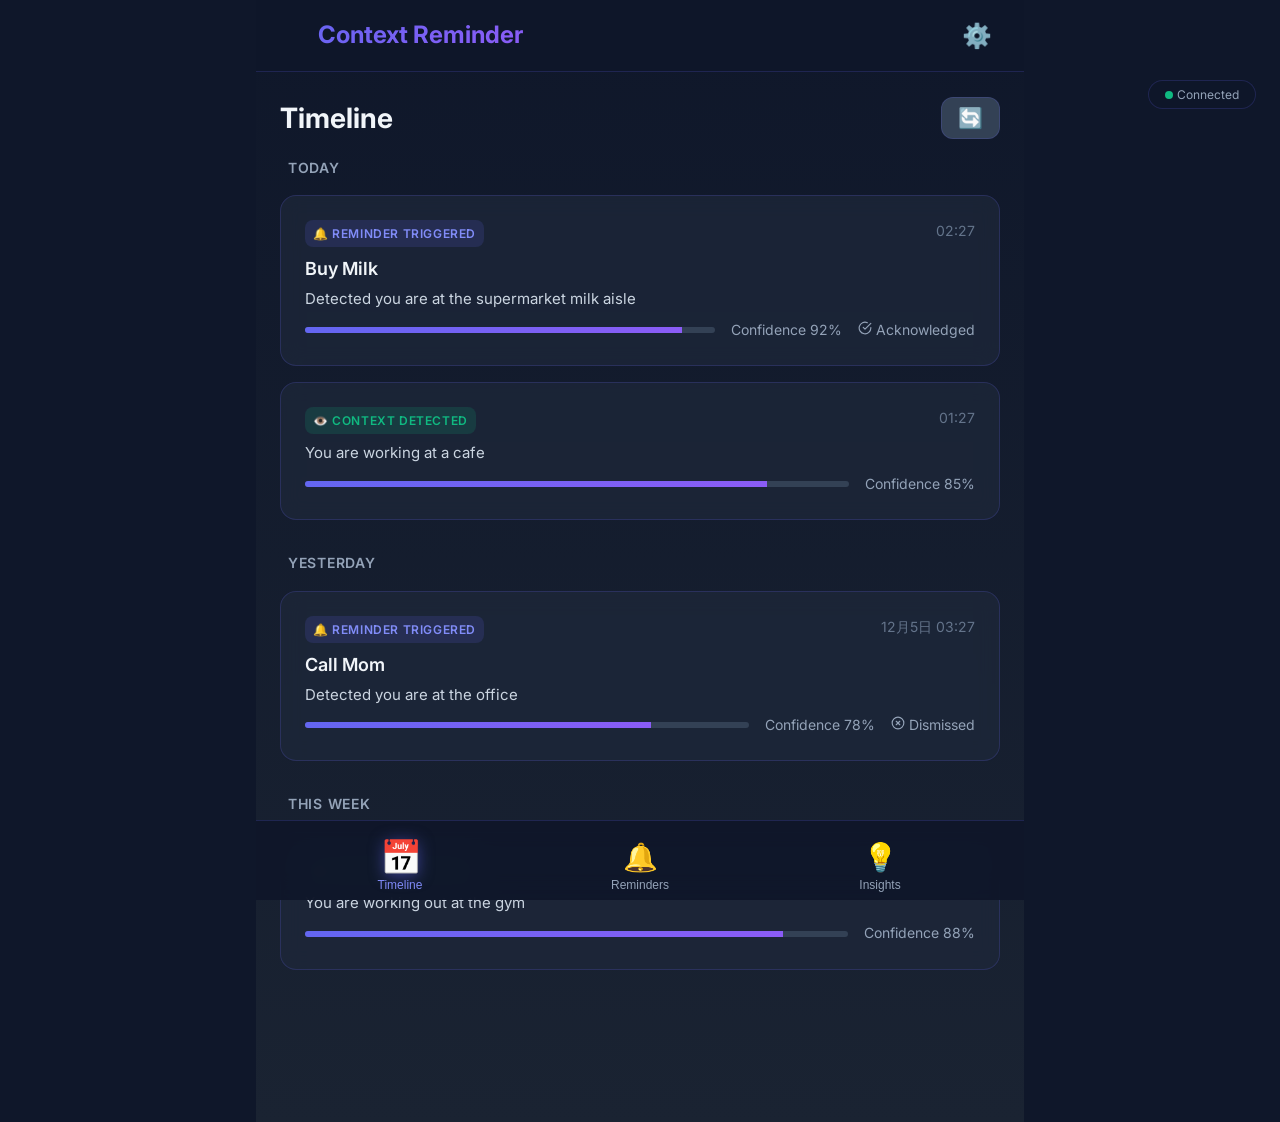
==== commit 39297b90: "图标替换" ====
--- a/index.html
+++ b/index.html
@@ -199,7 +199,12 @@
                             <div class="setting-desc">Export all reminders, timeline, and insights as JSON file</div>
                         </div>
                         <button class="btn btn-primary" id="exportDataBtn">
-                            📥 Export
+                            <svg class="icon" viewBox="0 0 24 24" width="16" height="16" stroke="currentColor"
+                                stroke-width="2" fill="none" stroke-linecap="round" stroke-linejoin="round">
+                                <path d="M21 15v4a2 2 0 0 1-2 2H5a2 2 0 0 1-2-2v-4"></path>
+                                <polyline points="7 10 12 15 17 10"></polyline>
+                                <line x1="12" y1="15" x2="12" y2="3"></line>
+                            </svg> Export
                         </button>
                     </div>
 
@@ -212,7 +217,12 @@
                             <input type="file" id="importDataInput" accept=".json" style="display: none;">
                             <button class="btn btn-secondary"
                                 onclick="document.getElementById('importDataInput').click()">
-                                📤 Import
+                                <svg class="icon" viewBox="0 0 24 24" width="16" height="16" stroke="currentColor"
+                                    stroke-width="2" fill="none" stroke-linecap="round" stroke-linejoin="round">
+                                    <path d="M21 15v4a2 2 0 0 1-2 2H5a2 2 0 0 1-2-2v-4"></path>
+                                    <polyline points="17 8 12 3 7 8"></polyline>
+                                    <line x1="12" y1="3" x2="12" y2="15"></line>
+                                </svg> Import
                             </button>
                         </div>
                     </div>
@@ -263,13 +273,26 @@
 
                 <div class="reminder-actions">
                     <button class="btn btn-primary btn-large" id="ackReminderBtn">
-                        ✅ Acknowledge
+                        <svg class="icon" viewBox="0 0 24 24" width="20" height="20" stroke="currentColor"
+                            stroke-width="2" fill="none" stroke-linecap="round" stroke-linejoin="round">
+                            <path d="M22 11.08V12a10 10 0 1 1-5.93-9.14"></path>
+                            <polyline points="22 4 12 14.01 9 11.01"></polyline>
+                        </svg> Acknowledge
                     </button>
                     <button class="btn btn-warning btn-large" id="snoozeReminderBtn">
-                        ⏰ Snooze
+                        <svg class="icon" viewBox="0 0 24 24" width="20" height="20" stroke="currentColor"
+                            stroke-width="2" fill="none" stroke-linecap="round" stroke-linejoin="round">
+                            <circle cx="12" cy="12" r="10"></circle>
+                            <polyline points="12 6 12 12 16 14"></polyline>
+                        </svg> Snooze
                     </button>
                     <button class="btn btn-danger btn-large" id="dismissReminderBtn">
-                        ❌ Dismiss
+                        <svg class="icon" viewBox="0 0 24 24" width="20" height="20" stroke="currentColor"
+                            stroke-width="2" fill="none" stroke-linecap="round" stroke-linejoin="round">
+                            <circle cx="12" cy="12" r="10"></circle>
+                            <line x1="15" y1="9" x2="9" y2="15"></line>
+                            <line x1="9" y1="9" x2="15" y2="15"></line>
+                        </svg> Dismiss
                     </button>
                 </div>
             </div>
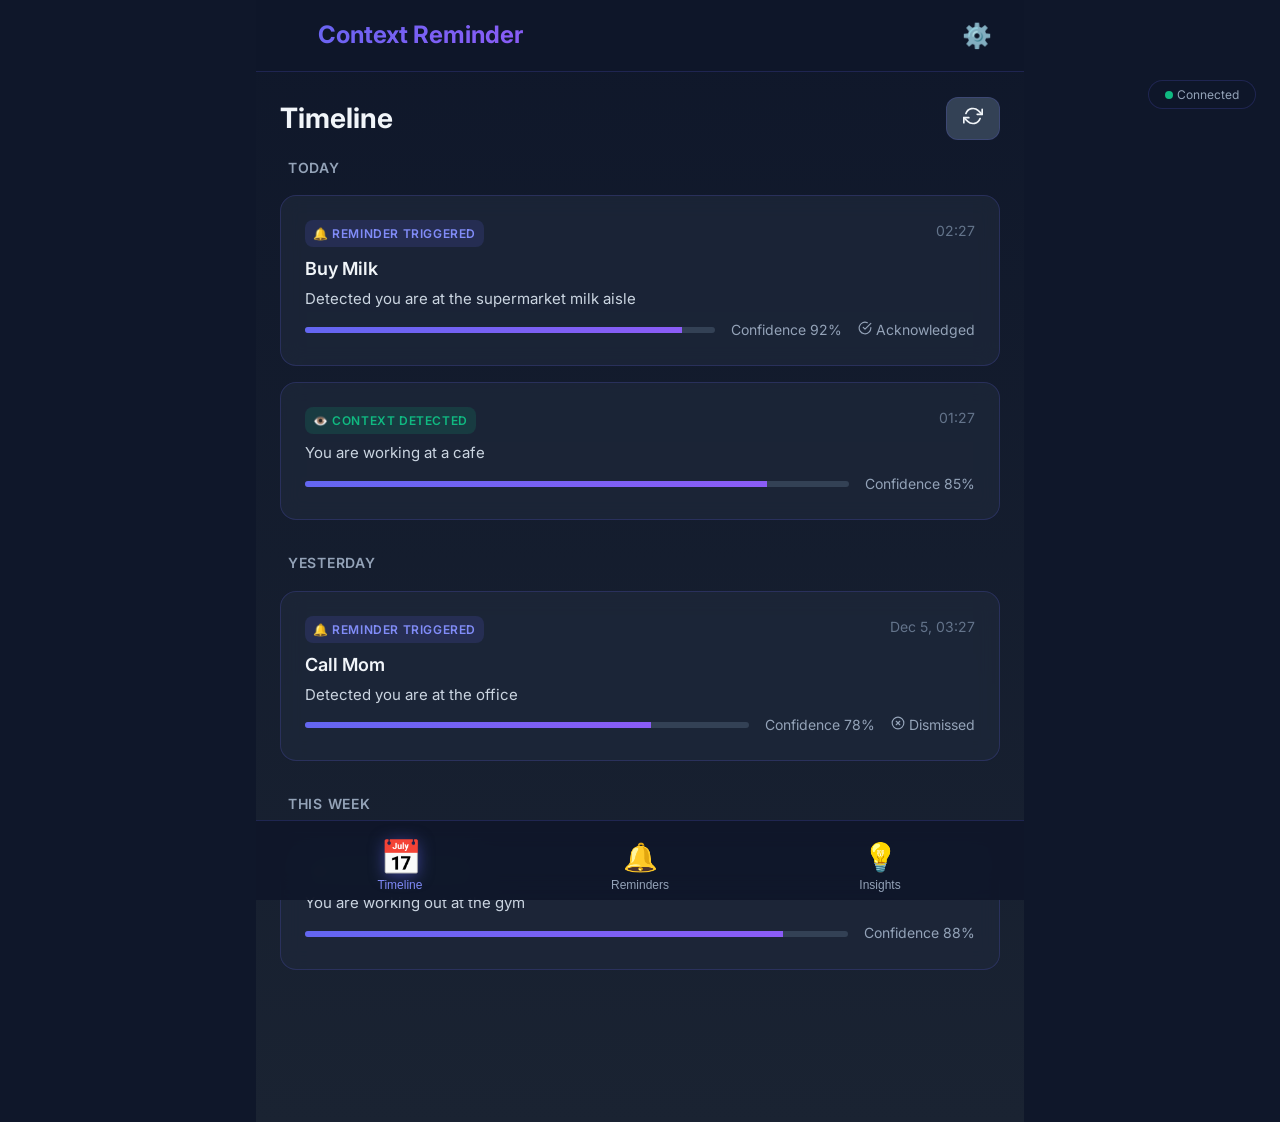
==== commit 0265831f: "现代化图标" ====
--- a/index.html
+++ b/index.html
@@ -44,7 +44,14 @@
             <section id="timelineView" class="view-container active">
                 <div class="view-header">
                     <h2 class="view-title">Timeline</h2>
-                    <button class="icon-btn" id="refreshTimelineBtn" aria-label="Refresh">🔄</button>
+                    <button class="icon-btn" id="refreshTimelineBtn" aria-label="Refresh">
+                        <svg class="icon" viewBox="0 0 24 24" width="20" height="20" stroke="currentColor"
+                            stroke-width="2" fill="none" stroke-linecap="round" stroke-linejoin="round">
+                            <polyline points="23 4 23 10 17 10"></polyline>
+                            <polyline points="1 20 1 14 7 14"></polyline>
+                            <path d="M3.51 9a9 9 0 0 1 14.85-3.36L23 10M1 14l4.64 4.36A9 9 0 0 0 20.49 15"></path>
+                        </svg>
+                    </button>
                 </div>
                 <div id="timelineContent" class="timeline-content">
                     <!-- Timeline events will be rendered here -->
@@ -59,10 +66,23 @@
             <section id="remindersView" class="view-container">
                 <div class="view-header">
                     <h2 class="view-title">My Reminders</h2>
-                    <button class="icon-btn primary" id="addReminderBtn" aria-label="Add Reminder">➕</button>
+                    <button class="icon-btn primary" id="addReminderBtn" aria-label="Add Reminder">
+                        <svg class="icon" viewBox="0 0 24 24" width="20" height="20" stroke="currentColor"
+                            stroke-width="2" fill="none" stroke-linecap="round" stroke-linejoin="round">
+                            <line x1="12" y1="5" x2="12" y2="19"></line>
+                            <line x1="5" y1="12" x2="19" y2="12"></line>
+                        </svg>
+                    </button>
                 </div>
                 <div class="search-bar">
-                    <input type="text" id="searchReminders" placeholder="🔍 Search reminders..." class="search-input">
+                    <div class="search-input-wrapper">
+                        <svg class="search-icon" viewBox="0 0 24 24" width="18" height="18" stroke="currentColor"
+                            stroke-width="2" fill="none" stroke-linecap="round" stroke-linejoin="round">
+                            <circle cx="11" cy="11" r="8"></circle>
+                            <line x1="21" y1="21" x2="16.65" y2="16.65"></line>
+                        </svg>
+                        <input type="text" id="searchReminders" placeholder="Search reminders..." class="search-input">
+                    </div>
                 </div>
                 <div id="remindersContent" class="reminders-content">
                     <!-- Reminder cards will be rendered here -->
@@ -191,7 +211,7 @@
             </div>
             <div class="modal-body">
                 <div class="settings-section">
-                    <h3>📦 Data Management</h3>
+                    <h3>Data Management</h3>
 
                     <div class="setting-item">
                         <div class="setting-info">
--- a/styles.css
+++ b/styles.css
@@ -1257,4 +1257,48 @@
     vertical-align: middle;
     margin-right: 4px;
     margin-bottom: 2px;
+}
+
+/* Modern Search Bar Styles */
+.search-bar {
+    margin-bottom: var(--space-md);
+}
+
+.search-input-wrapper {
+    position: relative;
+    width: 100%;
+}
+
+.search-icon {
+    position: absolute;
+    left: 12px;
+    top: 50%;
+    transform: translateY(-50%);
+    color: var(--color-text-secondary);
+    pointer-events: none;
+    z-index: 10;
+}
+
+.search-input {
+    width: 100%;
+    padding: var(--space-sm) var(--space-md);
+    padding-left: 40px;
+    /* Space for icon */
+    background: var(--color-bg-tertiary);
+    border: 1px solid transparent;
+    border-radius: var(--radius-md);
+    color: var(--color-text-primary);
+    font-size: 0.95rem;
+    transition: all var(--transition-fast);
+}
+
+.search-input:focus {
+    outline: none;
+    background: var(--color-bg-secondary);
+    border-color: var(--color-accent-primary);
+    box-shadow: 0 0 0 2px rgba(99, 102, 241, 0.2);
+}
+
+.search-input::placeholder {
+    color: var(--color-text-tertiary);
 }
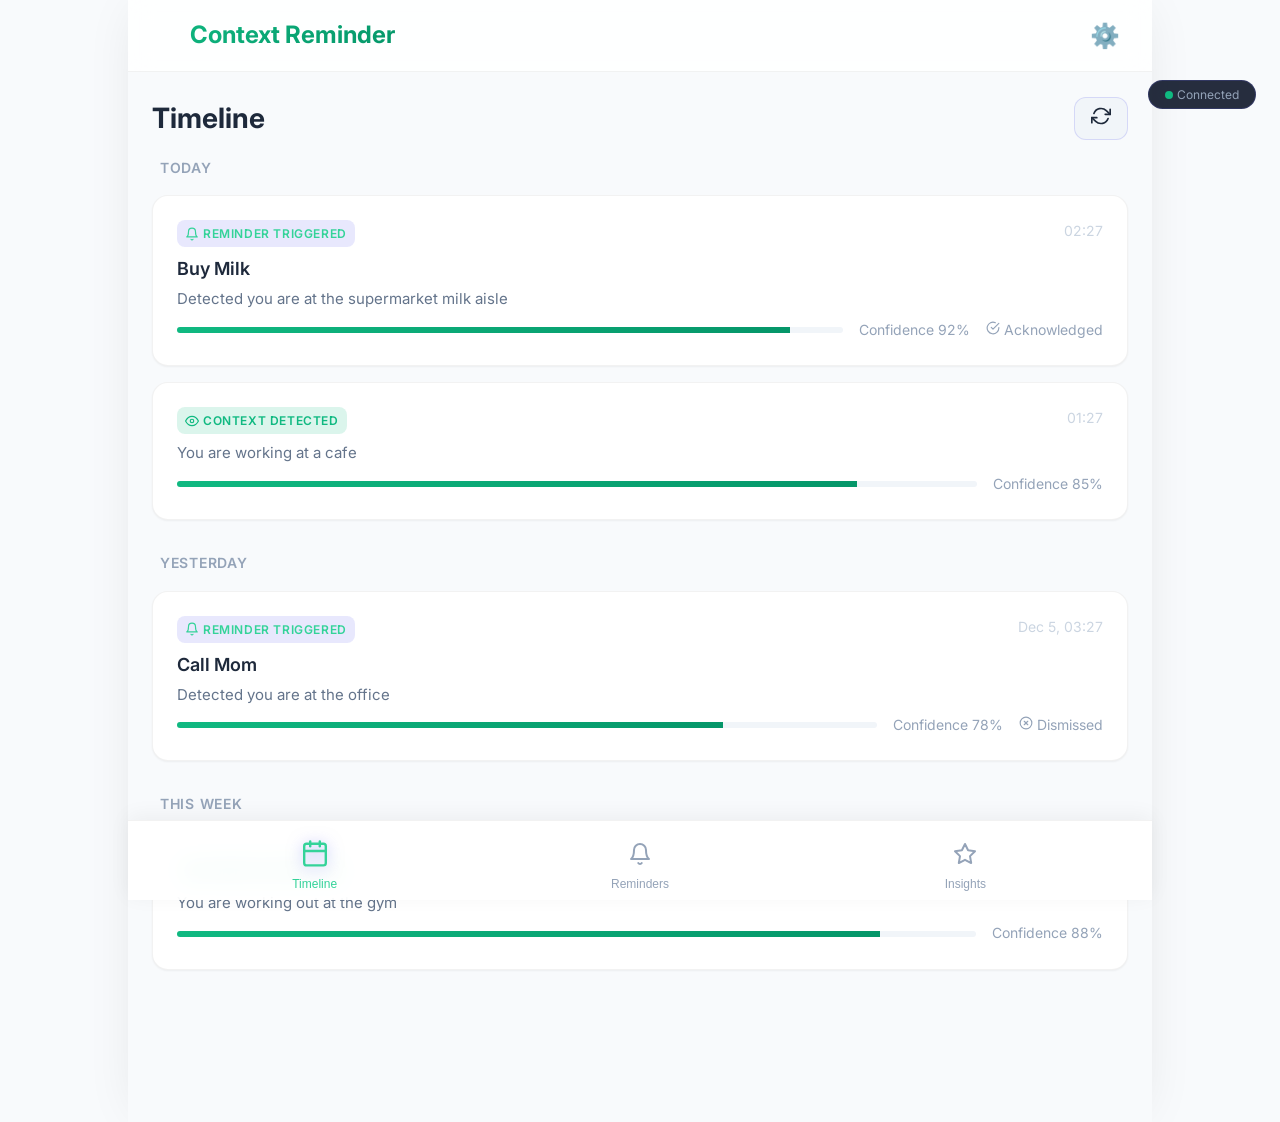
==== commit 42fedebc: "浅色UI风格" ====
--- a/index.html
+++ b/index.html
@@ -105,15 +105,36 @@
         <!-- Bottom Navigation -->
         <nav class="bottom-nav">
             <button class="nav-btn active" data-view="timeline" aria-label="Timeline">
-                <span class="nav-icon">📅</span>
+                <span class="nav-icon">
+                    <svg class="icon" viewBox="0 0 24 24" width="24" height="24" stroke="currentColor" stroke-width="2"
+                        fill="none" stroke-linecap="round" stroke-linejoin="round">
+                        <rect x="3" y="4" width="18" height="18" rx="2" ry="2"></rect>
+                        <line x1="16" y1="2" x2="16" y2="6"></line>
+                        <line x1="8" y1="2" x2="8" y2="6"></line>
+                        <line x1="3" y1="10" x2="21" y2="10"></line>
+                    </svg>
+                </span>
                 <span class="nav-label">Timeline</span>
             </button>
             <button class="nav-btn" data-view="reminders" aria-label="Reminders">
-                <span class="nav-icon">🔔</span>
+                <span class="nav-icon">
+                    <svg class="icon" viewBox="0 0 24 24" width="24" height="24" stroke="currentColor" stroke-width="2"
+                        fill="none" stroke-linecap="round" stroke-linejoin="round">
+                        <path d="M18 8A6 6 0 0 0 6 8c0 7-3 9-3 9h18s-3-2-3-9"></path>
+                        <path d="M13.73 21a2 2 0 0 1-3.46 0"></path>
+                    </svg>
+                </span>
                 <span class="nav-label">Reminders</span>
             </button>
             <button class="nav-btn" data-view="insights" aria-label="Insights">
-                <span class="nav-icon">💡</span>
+                <span class="nav-icon">
+                    <svg class="icon" viewBox="0 0 24 24" width="24" height="24" stroke="currentColor" stroke-width="2"
+                        fill="none" stroke-linecap="round" stroke-linejoin="round">
+                        <polygon
+                            points="12 2 15.09 8.26 22 9.27 17 14.14 18.18 21.02 12 17.77 5.82 21.02 7 14.14 2 9.27 8.91 8.26 12 2">
+                        </polygon>
+                    </svg>
+                </span>
                 <span class="nav-label">Insights</span>
             </button>
         </nav>
--- a/styles.css
+++ b/styles.css
@@ -5,31 +5,32 @@
 
 /* CSS Variables - Design Tokens */
 :root {
-    /* Colors - Dark Theme */
-    --color-bg-primary: #0f172a;
-    --color-bg-secondary: #1e293b;
-    --color-bg-tertiary: #334155;
-    --color-bg-card: rgba(30, 41, 59, 0.7);
-    --color-bg-card-hover: rgba(51, 65, 85, 0.8);
-
-    /* Gradient Colors */
-    --gradient-primary: linear-gradient(135deg, #6366f1 0%, #8b5cf6 100%);
-    --gradient-success: linear-gradient(135deg, #10b981 0%, #059669 100%);
-    --gradient-warning: linear-gradient(135deg, #f59e0b 0%, #d97706 100%);
-    --gradient-danger: linear-gradient(135deg, #ef4444 0%, #dc2626 100%);
+    /* Colors - Light Theme (Clean Slate Style) */
+    --color-bg-primary: #f8fafc;
+    --color-bg-secondary: #ffffff;
+    --color-bg-tertiary: #f1f5f9;
+    --color-bg-card: #ffffff;
+    --color-bg-card-hover: #ffffff;
+
+    /* Gradient Colors - Subtle & Fresh */
+    --gradient-primary: linear-gradient(135deg, #10b981 0%, #059669 100%);
+    --gradient-success: linear-gradient(135deg, #10b981 0%, #34d399 100%);
+    --gradient-warning: linear-gradient(135deg, #f59e0b 0%, #fbbf24 100%);
+    --gradient-danger: linear-gradient(135deg, #ef4444 0%, #fca5a5 100%);
 
     /* Text Colors */
-    --color-text-primary: #f1f5f9;
-    --color-text-secondary: #cbd5e1;
+    --color-text-primary: #1e293b;
+    --color-text-secondary: #64748b;
     --color-text-tertiary: #94a3b8;
-    --color-text-muted: #64748b;
-
-    /* Accent Colors */
-    --color-primary: #6366f1;
-    --color-primary-light: #818cf8;
+    --color-text-muted: #cbd5e1;
+
+    /* Accent Colors - Mint/Emerald Focus */
+    --color-primary: #10b981;
+    --color-primary-light: #34d399;
     --color-success: #10b981;
     --color-warning: #f59e0b;
     --color-danger: #ef4444;
+    --color-accent-primary: #10b981;
 
     /* Spacing */
     --space-xs: 0.25rem;
@@ -39,29 +40,30 @@
     --space-xl: 2rem;
     --space-2xl: 3rem;
 
-    /* Border Radius */
+    /* Border Radius - Softer */
     --radius-sm: 0.5rem;
     --radius-md: 0.75rem;
     --radius-lg: 1rem;
     --radius-xl: 1.5rem;
     --radius-full: 9999px;
 
-    /* Shadows */
-    --shadow-sm: 0 1px 2px rgba(0, 0, 0, 0.05);
-    --shadow-md: 0 4px 6px rgba(0, 0, 0, 0.1);
-    --shadow-lg: 0 10px 15px rgba(0, 0, 0, 0.2);
-    --shadow-xl: 0 20px 25px rgba(0, 0, 0, 0.3);
-    --shadow-glow: 0 0 20px rgba(99, 102, 241, 0.3);
+    /* Shadows - Soft & Diffused for Light Mode */
+    --shadow-sm: 0 1px 2px 0 rgb(0 0 0 / 0.05);
+    --shadow-md: 0 4px 6px -1px rgb(0 0 0 / 0.1), 0 2px 4px -2px rgb(0 0 0 / 0.1);
+    --shadow-lg: 0 10px 15px -3px rgb(0 0 0 / 0.1), 0 4px 6px -4px rgb(0 0 0 / 0.1);
+    --shadow-xl: 0 20px 25px -5px rgb(0 0 0 / 0.1), 0 8px 10px -6px rgb(0 0 0 / 0.1);
+    --shadow-glow: 0 0 15px rgba(16, 185, 129, 0.2);
 
     /* Transitions */
-    --transition-fast: 150ms ease-in-out;
-    --transition-base: 250ms ease-in-out;
-    --transition-slow: 350ms ease-in-out;
+    --transition-fast: 150ms cubic-bezier(0.4, 0, 0.2, 1);
+    --transition-base: 250ms cubic-bezier(0.4, 0, 0.2, 1);
+    --transition-slow: 350ms cubic-bezier(0.4, 0, 0.2, 1);
 
     /* Layout */
     --header-height: 4rem;
     --bottom-nav-height: 4.5rem;
-    --max-width: 768px;
+    --max-width: 1024px;
+    /* Widened slightly for desktop-like feel */
 }
 
 /* ===================================
@@ -98,7 +100,9 @@
     max-width: var(--max-width);
     margin: 0 auto;
     position: relative;
-    background: linear-gradient(180deg, var(--color-bg-primary) 0%, #1a2332 100%);
+    background: var(--color-bg-primary);
+    box-shadow: 0 0 50px -12px rgb(0 0 0 / 0.1);
+    /* Subtle shadow for desktop view */
 }
 
 /* ===================================
@@ -109,9 +113,10 @@
     position: sticky;
     top: 0;
     z-index: 100;
-    background: rgba(15, 23, 42, 0.9);
+    background: rgba(255, 255, 255, 0.85);
+    /* Semi-transparent white */
     backdrop-filter: blur(12px);
-    border-bottom: 1px solid rgba(99, 102, 241, 0.2);
+    border-bottom: 1px solid rgba(0, 0, 0, 0.05);
     height: var(--header-height);
 }
 
@@ -238,8 +243,7 @@
 
 .timeline-event {
     background: var(--color-bg-card);
-    backdrop-filter: blur(10px);
-    border: 1px solid rgba(99, 102, 241, 0.2);
+    border: 1px solid rgba(0, 0, 0, 0.05);
     border-radius: var(--radius-lg);
     padding: var(--space-lg);
     margin-bottom: var(--space-md);
@@ -247,6 +251,7 @@
     transition: all var(--transition-base);
     position: relative;
     overflow: hidden;
+    box-shadow: var(--shadow-sm);
 }
 
 .timeline-event::before {
@@ -473,9 +478,7 @@
     margin-bottom: var(--space-sm);
 }
 
-.reminder-context::before {
-    content: '💭 ';
-}
+/* content: '💭 ' - REMOVED */
 
 .reminder-footer {
     display: flex;
@@ -518,13 +521,13 @@
 
 .insight-card {
     background: var(--color-bg-card);
-    backdrop-filter: blur(10px);
-    border: 1px solid rgba(99, 102, 241, 0.2);
+    border: 1px solid rgba(0, 0, 0, 0.05);
     border-radius: var(--radius-lg);
     padding: var(--space-lg);
     margin-bottom: var(--space-md);
     position: relative;
     overflow: hidden;
+    box-shadow: var(--shadow-md);
 }
 
 .insight-card::after {
@@ -532,9 +535,10 @@
     position: absolute;
     top: 0;
     right: 0;
-    width: 100px;
-    height: 100px;
-    background: radial-gradient(circle, rgba(99, 102, 241, 0.1) 0%, transparent 70%);
+    width: 200px;
+    height: 200px;
+    background: radial-gradient(circle, rgba(16, 185, 129, 0.05) 0%, transparent 70%);
+    /* Mint glow */
     pointer-events: none;
 }
 
@@ -592,15 +596,18 @@
     right: 0;
     max-width: var(--max-width);
     margin: 0 auto;
-    background: rgba(15, 23, 42, 0.95);
+    background: rgba(255, 255, 255, 0.9);
     backdrop-filter: blur(12px);
-    border-top: 1px solid rgba(99, 102, 241, 0.2);
+    border-top: 1px solid rgba(0, 0, 0, 0.05);
     display: flex;
     justify-content: space-around;
     padding: var(--space-sm) var(--space-md);
     height: var(--bottom-nav-height);
     z-index: 100;
-}
+    box-shadow: 0 -4px 20px rgba(0, 0, 0, 0.05);
+}
+
+
 
 .nav-btn {
     flex: 1;
@@ -1259,6 +1266,20 @@
     margin-bottom: 2px;
 }
 
+.btn-icon-only {
+    padding: var(--space-sm);
+    justify-content: center;
+    width: 2.5rem;
+    /* Fixed width for consistency */
+    display: inline-flex;
+    align-items: center;
+}
+
+.btn-icon-only svg.icon {
+    margin-right: 0;
+    margin-bottom: 0;
+}
+
 /* Modern Search Bar Styles */
 .search-bar {
     margin-bottom: var(--space-md);
